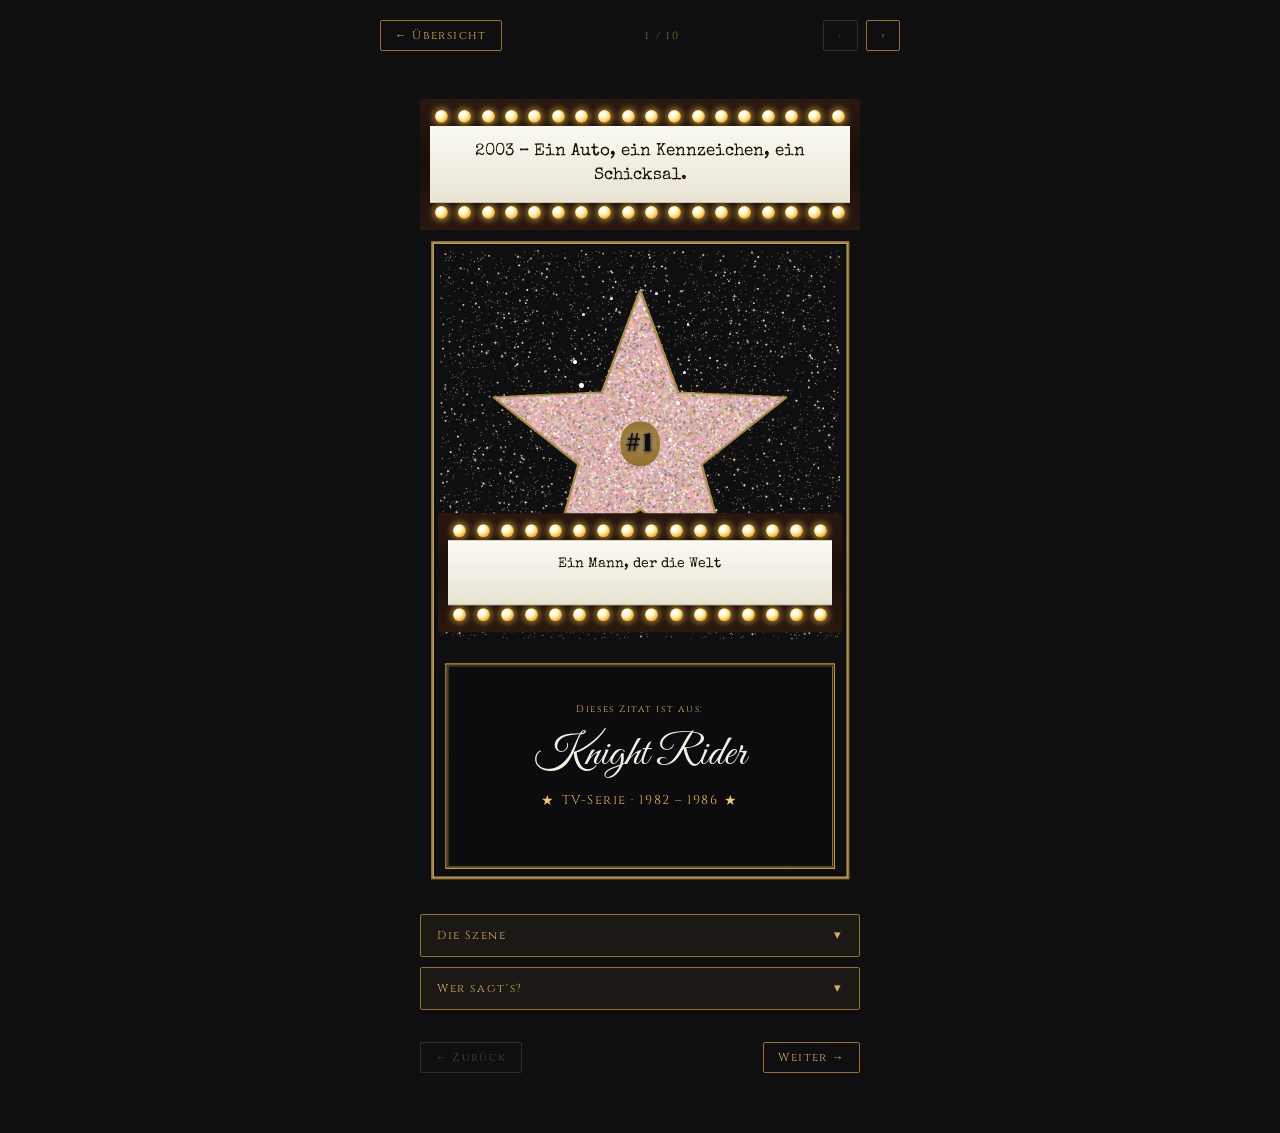
==== detail.html @ b7032f5f "Erste Version von Claude erstellt." ====
<!DOCTYPE html>
<html lang="de">
<head>
  <meta charset="UTF-8">
  <meta name="viewport" content="width=device-width, initial-scale=1.0">
  <title>Wall of Fame · Detail</title>
  <link rel="preconnect" href="https://fonts.googleapis.com">
  <link rel="preconnect" href="https://fonts.gstatic.com" crossorigin>
  <link rel="stylesheet" href="css/base.css">
  <link rel="stylesheet" href="css/detail.css">
</head>
<body>
<div class="detail-page">

  <!-- ── Navigation oben ─────────────── -->
  <nav class="detail-nav" aria-label="Seitennavigation">
    <button class="nav-btn" id="btnBack" aria-label="Zurück zur Übersicht">
      ← Übersicht
    </button>
    <span class="nav-center" id="navCounter">– / –</span>
    <div style="display:flex;gap:8px;">
      <button class="nav-btn" id="btnPrev" aria-label="Vorheriger Eintrag">‹</button>
      <button class="nav-btn" id="btnNext" aria-label="Nächster Eintrag">›</button>
    </div>
  </nav>
  <!-- ── lovestoryTitel Banner ─────────── -->
  <div class="wof-banner-wrap" id="wofBannerWrap" aria-label="Lovestory Kapitel">
    <div id="bannerBoard"></div>
  </div>
  <!-- ── Walk-of-Fame Karte ──────────── -->
  <article class="wof-card" id="wofCard" aria-label="Walk-of-Fame Karte">

    <!-- Zone 1: Sternfeld -->
    <div class="wof-star-zone">
      <!-- Sparkles (JS-generiert) -->
      <div class="sparkles" id="wofSparkles" aria-hidden="true"></div>
      <!-- Nummer im Sternkreis -->
      <span class="wof-nr" id="wofNr" aria-label="Nummer">#1</span>
    </div>

    <!-- Zone 2: Marquee-Schild (Zitat) -->
    <div class="wof-marquee-zone" id="wofMarqueeZone" aria-label="Filmzitat">
      <!-- JS baut das Marquee-Schild hier ein -->
    </div>

    <!-- Zone 3: Infopanel -->
    <div class="wof-info" aria-label="Filminformationen">
      <p class="wof-info-label">Dieses Zitat ist aus:</p>
      <p class="wof-info-sublabel">THIS PART IS FOR</p>
      <p class="wof-info-filmtitel" id="wofFilmtitel"></p>
      <p class="wof-info-meta" id="wofMeta"></p>
    </div>

  </article>



  <!-- ── Accordion ─────────────────────── -->
  <section class="wof-accordion" id="wofAccordion" aria-label="Weitere Details">

    <div class="accordion-item" id="accordionSzene">
      <button class="accordion-trigger" aria-expanded="false" aria-controls="szeneBody">
        <span>Die Szene</span>
        <span class="accordion-icon" aria-hidden="true">▾</span>
      </button>
      <div class="accordion-body" id="szeneBody" role="region">
        <p id="szeneText"></p>
      </div>
    </div>

    <div class="accordion-item" id="accordionWer">
      <button class="accordion-trigger" aria-expanded="false" aria-controls="werBody">
        <span>Wer sagt's?</span>
        <span class="accordion-icon" aria-hidden="true">▾</span>
      </button>
      <div class="accordion-body" id="werBody" role="region">
        <p id="werText"></p>
      </div>
    </div>

  </section>

  <!-- ── Navigation unten ──────────────── -->
  <div class="detail-nav-bottom">
    <button class="nav-btn" id="btnPrev2" aria-label="Vorheriger Eintrag">← Zurück</button>
    <button class="nav-btn" id="btnNext2" aria-label="Nächster Eintrag">Weiter →</button>
  </div>

</div><!-- .detail-page -->

<script src="js/data.js"></script>
<script src="js/detail.js"></script>
</body>
</html>
---- css/base.css ----
@import url('https://fonts.googleapis.com/css2?family=Cinzel:wght@400;600;700;900&family=Great+Vibes&family=Special+Elite&display=swap');

:root {
  --bg:          #0F0F12;
  --gold:        #D4AF5F;
  --gold-light:  #EBC878;
  --gold-dark:   #967332;
  --star-pink:   #FAD2D7;
  --cream:       #F5F0E6;
  --marquee-bg:  #f0ede2;
  --dark-frame:  #1a0e08;

  --font-cinzel:  'Cinzel', serif;
  --font-script:  'Great Vibes', cursive;
  --font-marquee: 'Special Elite', monospace;
}

*, *::before, *::after { box-sizing: border-box; margin: 0; padding: 0; }

html { scroll-behavior: smooth; }

body {
  background: var(--bg);
  color: var(--cream);
  font-family: var(--font-cinzel);
  min-height: 100vh;
  overflow-x: hidden;
}

/* ── Bulb component (shared overview + detail) ─── */
.bulb-row {
  display: flex;
  justify-content: space-around;
  align-items: center;
  padding: 3px 0;
}
.bulb {
  width: 13px;
  height: 13px;
  border-radius: 50%;
  background: radial-gradient(circle at 38% 35%, #ffffff, #fff9d4 30%, #ffd060 55%, #c87a1f 85%);
  box-shadow: 0 0 6px 2px rgba(255,210,80,.55);
  animation: bulbBlink 1.6s infinite alternate ease-in-out;
  flex-shrink: 0;
}
.bulb:nth-child(even) { animation-delay: .8s; }
.bulb:nth-child(3n)   { animation-delay: .4s; }

@keyframes bulbBlink {
  from { opacity: .28; box-shadow: 0 0 3px 1px rgba(255,210,80,.2); }
  to   { opacity: 1;   box-shadow: 0 0 10px 4px rgba(255,220,80,.7); }
}

/* ── Marquee sign (shared) ─────────────────────── */
.marquee-sign {
  background: linear-gradient(180deg, #2a1810, #1a0e08 50%, #2a1810);
  border-radius: 3px;
  padding: 8px 10px;
}
.marquee-board {
  background: linear-gradient(180deg, #fafaf3, #f0ede2 55%, #e8e3d4);
  padding: 14px 22px;
  box-shadow: inset 0 1px 0 rgba(255,255,255,.45), inset 0 -1px 0 rgba(0,0,0,.15);
}
.marquee-text {
  font-family: var(--font-marquee);
  color: #1a1000;
  text-align: center;
  line-height: 1.45;
  font-size: clamp(.75rem, 2vw, 1.05rem);
  min-height: 1.5em;
}
---- css/detail.css ----
/* ════════════════════════════════════════
   DETAILSEITE
   ════════════════════════════════════════ */

/* ── Layout ──────────────────────────── */
.detail-page {
  min-height: 100vh;
  display: flex;
  flex-direction: column;
  align-items: center;
  padding: 0 16px 60px;
}

/* ── Navigation Bar ──────────────────── */
.detail-nav {
  width: 100%;
  max-width: 520px;
  display: flex;
  align-items: center;
  justify-content: space-between;
  padding: 20px 0 28px;
  gap: 12px;
}
.nav-btn {
  display: inline-flex;
  align-items: center;
  gap: 6px;
  font-family: var(--font-cinzel);
  font-size: .72rem;
  letter-spacing: .12em;
  color: var(--gold);
  text-decoration: none;
  border: 1px solid var(--gold-dark);
  padding: 7px 14px;
  border-radius: 2px;
  background: rgba(212,175,95,.06);
  transition: background .2s, border-color .2s, color .2s;
  cursor: pointer;
  background-color: transparent;
}
.nav-btn:hover:not(:disabled) {
  background: rgba(212,175,95,.14);
  border-color: var(--gold);
  color: var(--gold-light);
}
.nav-btn:disabled { opacity: .3; cursor: default; }
.nav-center {
  font-family: var(--font-cinzel);
  font-size: .65rem;
  letter-spacing: .18em;
  color: var(--gold-dark);
  text-align: center;
}

/* ── Walk-of-Fame Card ───────────────── */
.wof-card {
  position: relative;
  width: min(440px, 192vw);
  aspect-ratio: 2/3;
  background-image: url('../StarFlash_Karten_leer_fuer_Canva/karte_leer_01.png');
  background-size: 100% 100%;
  border-radius: 2px;
  overflow: hidden;

  /* entrance animation */
  opacity: 0;
  transform: translateY(50px);
  transition: opacity .6s ease, transform .6s cubic-bezier(.22,1,.36,1);
}
.wof-card.is-visible {
  opacity: 1;
  transform: translateY(0);
}

/* ── Zone 1: Sternfeld / Nummer ──────── */
.wof-star-zone {
  position: absolute;
  top: 0; left: 0; right: 0;
  height: 56%;
}

/* Sparkle container */
.sparkles {
  position: absolute;
  inset: 0;
  pointer-events: none;
  overflow: hidden;
}
.sparkle {
  position: absolute;
  border-radius: 50%;
  background: white;
  pointer-events: none;
  animation: sparklePop infinite ease-in-out;
}
@keyframes sparklePop {
  0%, 100% { opacity: 0; transform: scale(0) rotate(0deg); }
  45%, 55%  { opacity: 1; transform: scale(1) rotate(180deg); }
}

/* Number on star center circle */
.wof-nr {
  position: absolute;
  left: 50%;
  top: 58%;          /* 64% of star-zone height = ~36% of card height */
  transform: translate(-50%, -50%);
  font-family: var(--font-cinzel);
  font-weight: 900;
  color: var(--bg);
  font-size: clamp(1rem, 4.5vw, 1.6rem);
  letter-spacing: .05em;
  text-shadow: 0 1px 4px rgba(0,0,0,.9), 0 0 12px rgb(255 255 255 / 0.8);
  z-index: 5;
  white-space: nowrap;
  background: linear-gradient(90deg, transparent, var(--gold-dark), transparent);
  background: #967332;
  padding: 0.2em;
  border-radius: 0.8em;
}

/* ── Zone 2: Marquee-Schild ──────────── */
.wof-marquee-zone {
  position: absolute;
  left: 4%;
  width: 92%;
  top: 52%;
  transform: translateY(-50%);
  z-index: 10;
}
/* marquee-sign, marquee-board, marquee-text from base.css */
.wof-marquee-zone .marquee-text {
  font-size: clamp(.65rem, 1.6vw, .9rem);
  min-height: 2.6em;
}

/* ── Zone 3: Infopanel ───────────────── */
.wof-info {
  position: absolute;
  bottom: 0;
  left: 0; right: 0;
  height: 38%;
  display: flex;
  flex-direction: column;
  align-items: center;
  justify-content: center;
  gap: 0;
  padding: 0 8% 4%;
  text-align: center;
}
.wof-info-label {
  font-family: var(--font-cinzel);
  font-size: clamp(.45rem, 1.1vw, .6rem);
  letter-spacing: .18em;
  color: var(--gold);
  line-height: 1.8;
}
.wof-info-sublabel {
  font-family: var(--font-cinzel);
  font-size: clamp(.4rem, 1vw, .55rem);
  letter-spacing: .14em;
  color: var(--gold-light);
  line-height: 1.6;
  display: none;
}
.wof-info-filmtitel {
  font-family: var(--font-script);
  color: var(--cream);
  font-size: clamp(1.55rem, 5.5vw, 2.7rem);
  line-height: 1.1;
  margin: 0.3em 0;
}
.wof-info-meta {
  font-family: var(--font-cinzel);
  font-size: clamp(.8rem, 1.1vw, .6rem);
  letter-spacing: .12em;
  color: var(--gold);
  display: flex;
  align-items: center;
  gap: 6px;
}
.wof-info-meta .star-icon { color: var(--gold-light); font-size: 1.1em; }

/* ── lovestoryTitel Banner ───────────── */
.wof-banner-wrap {
  width: min(440px, 92vw);
  margin-top: 20px;

  /* fade in after card */
  opacity: 0;
  transform: translateY(16px);
  transition: opacity .5s ease .7s, transform .5s ease .7s;
}
.wof-banner-wrap.is-visible {
  opacity: 1;
  transform: translateY(0);
}

.wof-banner-sign {
  /* reuses .marquee-sign from base.css */
}
.wof-banner-sign .marquee-text {
  font-family: var(--font-cinzel);
  font-size: clamp(.78rem, 2.4vw, 1.05rem);
  letter-spacing: .04em;
  font-weight: 600;
  color: #2a1810;
  font-variant: small-caps;
  padding: 2px 0;
}

/* ── Accordion (Szene & Wer sagt) ────── */
.wof-accordion {
  width: min(440px, 92vw);
  margin-top: 24px;
  display: flex;
  flex-direction: column;
  gap: 10px;

  opacity: 0;
  transform: translateY(16px);
  transition: opacity .5s ease .9s, transform .5s ease .9s;
}
.wof-accordion.is-visible {
  opacity: 1;
  transform: translateY(0);
}

.accordion-item {
  border: 1px solid var(--gold-dark);
  border-radius: 2px;
  overflow: hidden;
}
.accordion-trigger {
  width: 100%;
  background: rgba(212,175,95,.06);
  border: none;
  padding: 12px 16px;
  display: flex;
  align-items: center;
  justify-content: space-between;
  cursor: pointer;
  font-family: var(--font-cinzel);
  font-size: .72rem;
  letter-spacing: .14em;
  color: var(--gold);
  text-align: left;
  transition: background .2s;
}
.accordion-trigger:hover { background: rgba(212,175,95,.12); }
.accordion-trigger[aria-expanded='true'] { border-bottom: 1px solid var(--gold-dark); }
.accordion-icon {
  font-size: .8rem;
  transition: transform .3s;
  flex-shrink: 0;
}
.accordion-trigger[aria-expanded='true'] .accordion-icon { transform: rotate(180deg); }
.accordion-body {
  display: none;
  padding: 14px 16px;
  font-family: var(--font-cinzel);
  font-size: .75rem;
  line-height: 1.7;
  color: rgba(245,240,230,.8);
  font-weight: 400;
}
.accordion-body.is-open { display: block; }
.accordion-quote {
  font-style: italic;
  color: var(--gold-light);
  border-left: 2px solid var(--gold-dark);
  padding-left: 12px;
  margin-bottom: 10px;
  font-size: .85rem;
}

/* ── Prev/Next navigation (bottom) ───── */
.detail-nav-bottom {
  width: min(440px, 92vw);
  display: flex;
  justify-content: space-between;
  margin-top: 32px;
  gap: 10px;
}
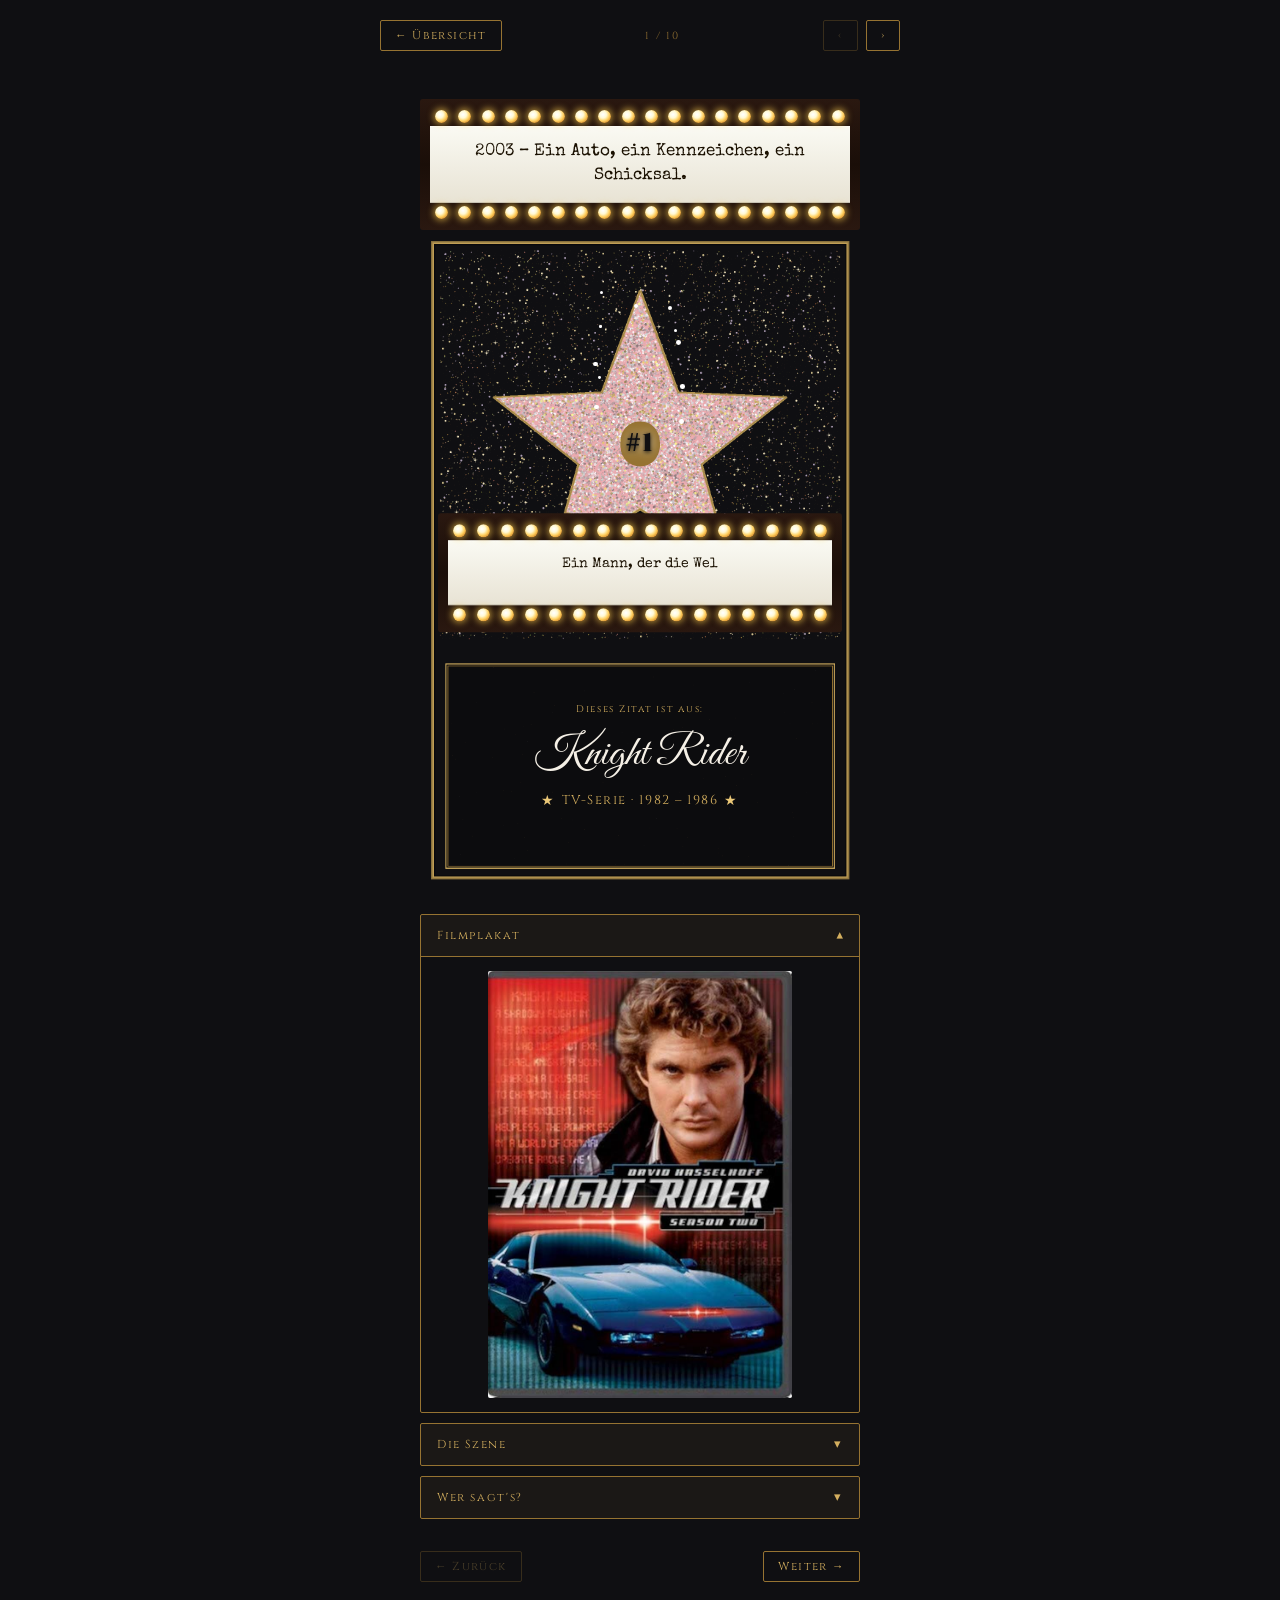
==== commit 23f72031: "Teaser-Bilder in der Detailseite integriert." ====
--- a/detail.html
+++ b/detail.html
@@ -58,6 +58,16 @@
   <!-- ── Accordion ─────────────────────── -->
   <section class="wof-accordion" id="wofAccordion" aria-label="Weitere Details">
 
+    <div class="accordion-item" id="accordionTeaser">
+      <button class="accordion-trigger" aria-expanded="true" aria-controls="teaserBody">
+        <span>Filmplakat</span>
+        <span class="accordion-icon" aria-hidden="true">▾</span>
+      </button>
+      <div class="accordion-body is-open" id="teaserBody" role="region">
+        <img id="teaserImg" src="" alt="" class="teaser-img">
+      </div>
+    </div>
+
     <div class="accordion-item" id="accordionSzene">
       <button class="accordion-trigger" aria-expanded="false" aria-controls="szeneBody">
         <span>Die Szene</span>
--- a/css/detail.css
+++ b/css/detail.css
@@ -264,6 +264,15 @@
   font-weight: 400;
 }
 .accordion-body.is-open { display: block; }
+.teaser-img {
+  display: block;
+  width: auto;
+  max-width: 75%;
+  height: auto;
+  margin: 0 auto;
+  border-radius: 2px;
+}
+
 .accordion-quote {
   font-style: italic;
   color: var(--gold-light);
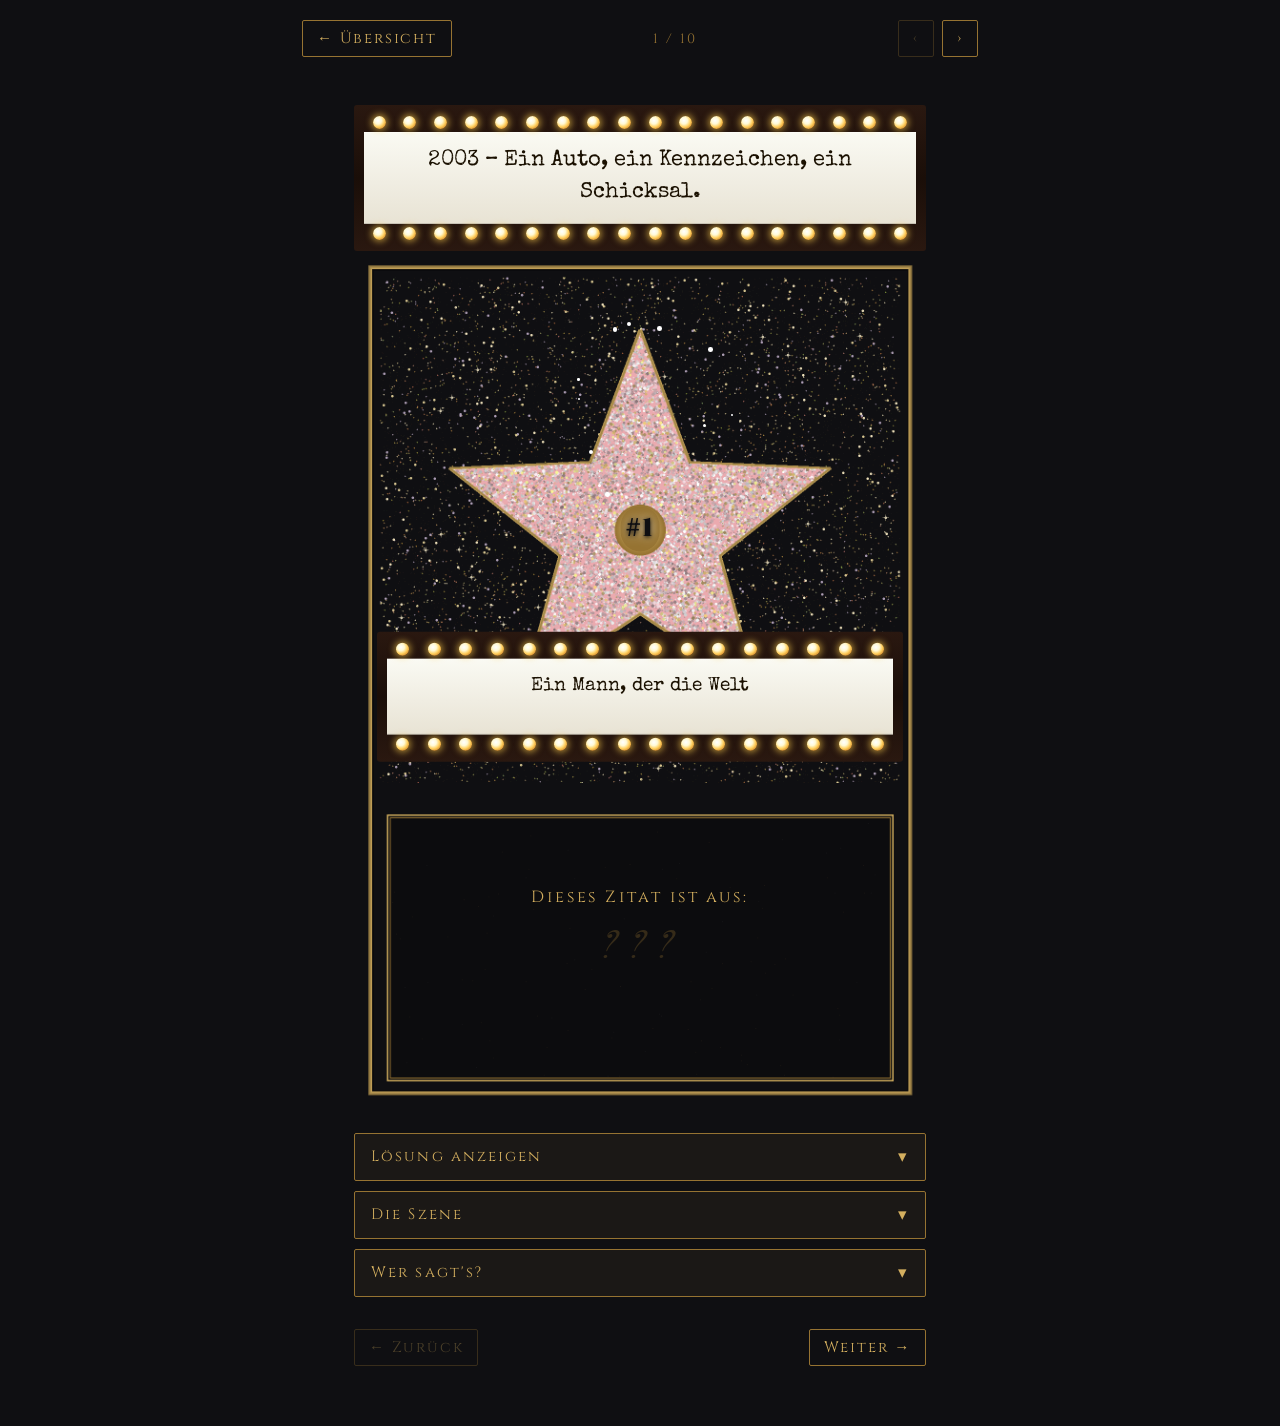
==== commit f6747301: "Lösungsversion mit Blur auf der überischt und einblender der Lösung im Detail" ====
--- a/detail.html
+++ b/detail.html
@@ -59,11 +59,11 @@
   <section class="wof-accordion" id="wofAccordion" aria-label="Weitere Details">
 
     <div class="accordion-item" id="accordionTeaser">
-      <button class="accordion-trigger" aria-expanded="true" aria-controls="teaserBody">
-        <span>Filmplakat</span>
+      <button class="accordion-trigger" aria-expanded="false" aria-controls="teaserBody">
+        <span>Lösung anzeigen</span>
         <span class="accordion-icon" aria-hidden="true">▾</span>
       </button>
-      <div class="accordion-body is-open" id="teaserBody" role="region">
+      <div class="accordion-body" id="teaserBody" role="region">
         <img id="teaserImg" src="" alt="" class="teaser-img">
       </div>
     </div>
--- a/css/base.css
+++ b/css/base.css
@@ -67,6 +67,6 @@
   color: #1a1000;
   text-align: center;
   line-height: 1.45;
-  font-size: clamp(.75rem, 2vw, 1.05rem);
+  font-size: clamp(.98rem, 2.6vw, 1.37rem);
   min-height: 1.5em;
 }
--- a/css/detail.css
+++ b/css/detail.css
@@ -14,7 +14,7 @@
 /* ── Navigation Bar ──────────────────── */
 .detail-nav {
   width: 100%;
-  max-width: 520px;
+  max-width: 676px;
   display: flex;
   align-items: center;
   justify-content: space-between;
@@ -26,7 +26,7 @@
   align-items: center;
   gap: 6px;
   font-family: var(--font-cinzel);
-  font-size: .72rem;
+  font-size: .94rem;
   letter-spacing: .12em;
   color: var(--gold);
   text-decoration: none;
@@ -46,7 +46,7 @@
 .nav-btn:disabled { opacity: .3; cursor: default; }
 .nav-center {
   font-family: var(--font-cinzel);
-  font-size: .65rem;
+  font-size: .85rem;
   letter-spacing: .18em;
   color: var(--gold-dark);
   text-align: center;
@@ -55,7 +55,7 @@
 /* ── Walk-of-Fame Card ───────────────── */
 .wof-card {
   position: relative;
-  width: min(440px, 192vw);
+  width: min(572px, 92vw);
   aspect-ratio: 2/3;
   background-image: url('../StarFlash_Karten_leer_fuer_Canva/karte_leer_01.png');
   background-size: 100% 100%;
@@ -129,7 +129,7 @@
 }
 /* marquee-sign, marquee-board, marquee-text from base.css */
 .wof-marquee-zone .marquee-text {
-  font-size: clamp(.65rem, 1.6vw, .9rem);
+  font-size: clamp(.85rem, 2.08vw, 1.17rem);
   min-height: 2.6em;
 }
 
@@ -149,7 +149,7 @@
 }
 .wof-info-label {
   font-family: var(--font-cinzel);
-  font-size: clamp(.45rem, 1.1vw, .6rem);
+  font-size: clamp(.77rem, 1.86vw, 1.01rem);
   letter-spacing: .18em;
   color: var(--gold);
   line-height: 1.8;
@@ -171,7 +171,7 @@
 }
 .wof-info-meta {
   font-family: var(--font-cinzel);
-  font-size: clamp(.8rem, 1.1vw, .6rem);
+  font-size: clamp(1.04rem, 1.43vw, .78rem);
   letter-spacing: .12em;
   color: var(--gold);
   display: flex;
@@ -182,7 +182,7 @@
 
 /* ── lovestoryTitel Banner ───────────── */
 .wof-banner-wrap {
-  width: min(440px, 92vw);
+  width: min(572px, 92vw);
   margin-top: 20px;
 
   /* fade in after card */
@@ -200,7 +200,7 @@
 }
 .wof-banner-sign .marquee-text {
   font-family: var(--font-cinzel);
-  font-size: clamp(.78rem, 2.4vw, 1.05rem);
+  font-size: clamp(1.01rem, 3.12vw, 1.37rem);
   letter-spacing: .04em;
   font-weight: 600;
   color: #2a1810;
@@ -210,7 +210,7 @@
 
 /* ── Accordion (Szene & Wer sagt) ────── */
 .wof-accordion {
-  width: min(440px, 92vw);
+  width: min(572px, 92vw);
   margin-top: 24px;
   display: flex;
   flex-direction: column;
@@ -240,7 +240,7 @@
   justify-content: space-between;
   cursor: pointer;
   font-family: var(--font-cinzel);
-  font-size: .72rem;
+  font-size: .94rem;
   letter-spacing: .14em;
   color: var(--gold);
   text-align: left;
@@ -249,7 +249,7 @@
 .accordion-trigger:hover { background: rgba(212,175,95,.12); }
 .accordion-trigger[aria-expanded='true'] { border-bottom: 1px solid var(--gold-dark); }
 .accordion-icon {
-  font-size: .8rem;
+  font-size: 1.04rem;
   transition: transform .3s;
   flex-shrink: 0;
 }
@@ -258,7 +258,7 @@
   display: none;
   padding: 14px 16px;
   font-family: var(--font-cinzel);
-  font-size: .75rem;
+  font-size: .98rem;
   line-height: 1.7;
   color: rgba(245,240,230,.8);
   font-weight: 400;
@@ -273,18 +273,38 @@
   border-radius: 2px;
 }
 
+/* Solution hidden state */
+.wof-info-filmtitel.is-solution-hidden {
+  opacity: .3;
+  letter-spacing: .25em;
+  color: var(--gold-dark);
+}
+.wof-info-meta.is-solution-hidden {
+  display: none;
+}
+
+/* Reveal animation */
+@keyframes solutionReveal {
+  from { opacity: 0; transform: translateY(8px) scale(.97); }
+  to   { opacity: 1; transform: translateY(0) scale(1); }
+}
+.wof-info-filmtitel.is-solution-revealed,
+.wof-info-meta.is-solution-revealed {
+  animation: solutionReveal .6s cubic-bezier(.22,1,.36,1) forwards;
+}
+
 .accordion-quote {
   font-style: italic;
   color: var(--gold-light);
   border-left: 2px solid var(--gold-dark);
   padding-left: 12px;
   margin-bottom: 10px;
-  font-size: .85rem;
+  font-size: 1.11rem;
 }
 
 /* ── Prev/Next navigation (bottom) ───── */
 .detail-nav-bottom {
-  width: min(440px, 92vw);
+  width: min(572px, 92vw);
   display: flex;
   justify-content: space-between;
   margin-top: 32px;
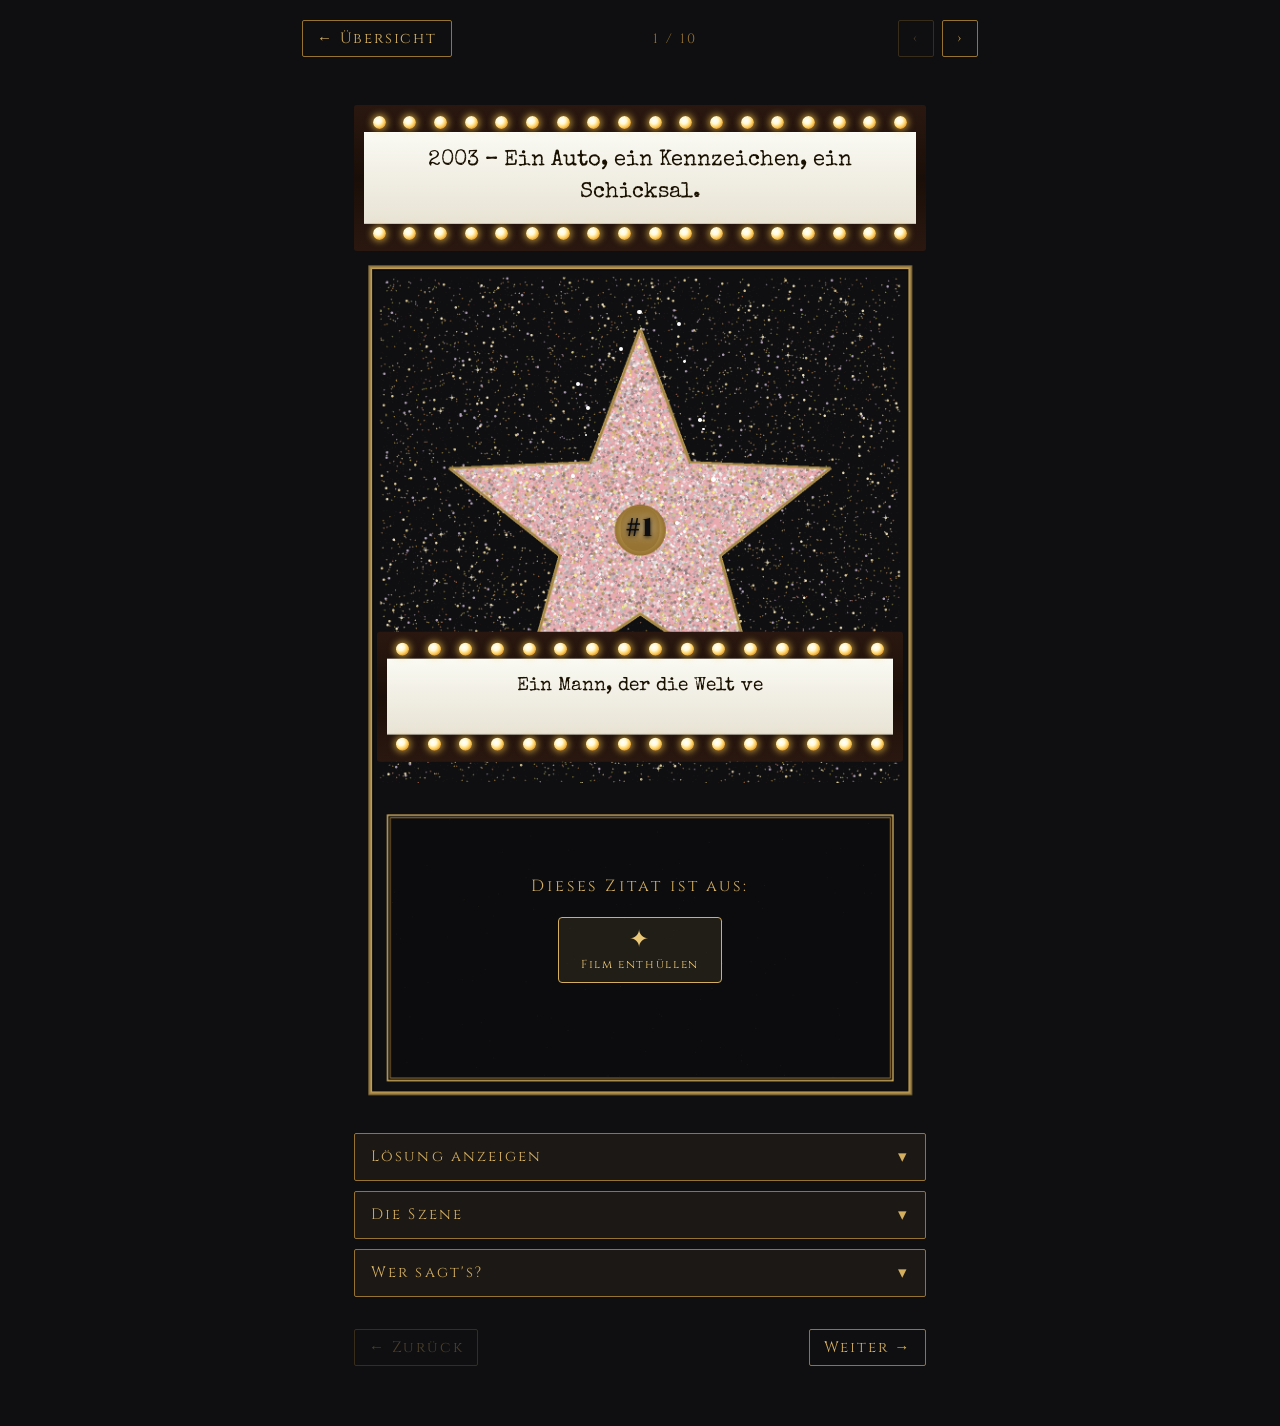
==== commit 98e7069a: "Fehler behobne" ====
--- a/detail.html
+++ b/detail.html
@@ -14,37 +14,35 @@
 
   <!-- ── Navigation oben ─────────────── -->
   <nav class="detail-nav" aria-label="Seitennavigation">
-    <button class="nav-btn" id="btnBack" aria-label="Zurück zur Übersicht">
+    <button type="button" class="nav-btn" id="btnBack" aria-label="Zurück zur Übersicht">
       ← Übersicht
     </button>
     <span class="nav-center" id="navCounter">– / –</span>
-    <div style="display:flex;gap:8px;">
-      <button class="nav-btn" id="btnPrev" aria-label="Vorheriger Eintrag">‹</button>
-      <button class="nav-btn" id="btnNext" aria-label="Nächster Eintrag">›</button>
+    <div class="nav-btn-group">
+      <button type="button" class="nav-btn" id="btnPrev" aria-label="Vorheriger Eintrag">‹</button>
+      <button type="button" class="nav-btn" id="btnNext" aria-label="Nächster Eintrag">›</button>
     </div>
   </nav>
+
   <!-- ── lovestoryTitel Banner ─────────── -->
-  <div class="wof-banner-wrap" id="wofBannerWrap" aria-label="Lovestory Kapitel">
+  <div class="wof-banner-wrap" id="wofBannerWrap">
     <div id="bannerBoard"></div>
   </div>
+
   <!-- ── Walk-of-Fame Karte ──────────── -->
   <article class="wof-card" id="wofCard" aria-label="Walk-of-Fame Karte">
 
     <!-- Zone 1: Sternfeld -->
     <div class="wof-star-zone">
-      <!-- Sparkles (JS-generiert) -->
       <div class="sparkles" id="wofSparkles" aria-hidden="true"></div>
-      <!-- Nummer im Sternkreis -->
-      <span class="wof-nr" id="wofNr" aria-label="Nummer">#1</span>
+      <span class="wof-nr" id="wofNr">#1</span>
     </div>
 
     <!-- Zone 2: Marquee-Schild (Zitat) -->
-    <div class="wof-marquee-zone" id="wofMarqueeZone" aria-label="Filmzitat">
-      <!-- JS baut das Marquee-Schild hier ein -->
-    </div>
+    <div class="wof-marquee-zone" id="wofMarqueeZone"></div>
 
     <!-- Zone 3: Infopanel -->
-    <div class="wof-info" aria-label="Filminformationen">
+    <div class="wof-info">
       <p class="wof-info-label">Dieses Zitat ist aus:</p>
       <p class="wof-info-sublabel">THIS PART IS FOR</p>
       <p class="wof-info-filmtitel" id="wofFilmtitel"></p>
@@ -53,47 +51,45 @@
 
   </article>
 
-
-
   <!-- ── Accordion ─────────────────────── -->
   <section class="wof-accordion" id="wofAccordion" aria-label="Weitere Details">
 
     <div class="accordion-item" id="accordionTeaser">
-      <button class="accordion-trigger" aria-expanded="false" aria-controls="teaserBody">
+      <button type="button" id="btnTeaser" class="accordion-trigger" aria-expanded="false" aria-controls="teaserBody">
         <span>Lösung anzeigen</span>
         <span class="accordion-icon" aria-hidden="true">▾</span>
       </button>
-      <div class="accordion-body" id="teaserBody" role="region">
-        <img id="teaserImg" src="" alt="" class="teaser-img">
-      </div>
+      <section class="accordion-body" id="teaserBody" aria-labelledby="btnTeaser">
+        <img id="teaserImg" src="#" alt="" class="teaser-img">
+      </section>
     </div>
 
     <div class="accordion-item" id="accordionSzene">
-      <button class="accordion-trigger" aria-expanded="false" aria-controls="szeneBody">
+      <button type="button" id="btnSzene" class="accordion-trigger" aria-expanded="false" aria-controls="szeneBody">
         <span>Die Szene</span>
         <span class="accordion-icon" aria-hidden="true">▾</span>
       </button>
-      <div class="accordion-body" id="szeneBody" role="region">
+      <section class="accordion-body" id="szeneBody" aria-labelledby="btnSzene">
         <p id="szeneText"></p>
-      </div>
+      </section>
     </div>
 
     <div class="accordion-item" id="accordionWer">
-      <button class="accordion-trigger" aria-expanded="false" aria-controls="werBody">
+      <button type="button" id="btnWer" class="accordion-trigger" aria-expanded="false" aria-controls="werBody">
         <span>Wer sagt's?</span>
         <span class="accordion-icon" aria-hidden="true">▾</span>
       </button>
-      <div class="accordion-body" id="werBody" role="region">
+      <section class="accordion-body" id="werBody" aria-labelledby="btnWer">
         <p id="werText"></p>
-      </div>
+      </section>
     </div>
 
   </section>
 
   <!-- ── Navigation unten ──────────────── -->
   <div class="detail-nav-bottom">
-    <button class="nav-btn" id="btnPrev2" aria-label="Vorheriger Eintrag">← Zurück</button>
-    <button class="nav-btn" id="btnNext2" aria-label="Nächster Eintrag">Weiter →</button>
+    <button type="button" class="nav-btn" id="btnPrev2" aria-label="Vorheriger Eintrag">← Zurück</button>
+    <button type="button" class="nav-btn" id="btnNext2" aria-label="Nächster Eintrag">Weiter →</button>
   </div>
 
 </div><!-- .detail-page -->
--- a/css/detail.css
+++ b/css/detail.css
@@ -44,6 +44,7 @@
   color: var(--gold-light);
 }
 .nav-btn:disabled { opacity: .3; cursor: default; }
+.nav-btn-group { display: flex; gap: 8px; }
 .nav-center {
   font-family: var(--font-cinzel);
   font-size: .85rem;
@@ -273,24 +274,72 @@
   border-radius: 2px;
 }
 
-/* Solution hidden state */
-.wof-info-filmtitel.is-solution-hidden {
-  opacity: .3;
-  letter-spacing: .25em;
-  color: var(--gold-dark);
-}
-.wof-info-meta.is-solution-hidden {
-  display: none;
-}
-
-/* Reveal animation */
-@keyframes solutionReveal {
-  from { opacity: 0; transform: translateY(8px) scale(.97); }
-  to   { opacity: 1; transform: translateY(0) scale(1); }
-}
-.wof-info-filmtitel.is-solution-revealed,
+/* ── Reveal CTA Button ───────────────── */
+.reveal-cta {
+  display: inline-flex;
+  flex-direction: column;
+  align-items: center;
+  gap: 5px;
+  background: rgba(212,175,95,.1);
+  border: 1.5px solid var(--gold);
+  border-radius: 4px;
+  padding: 10px 22px;
+  cursor: pointer;
+  color: var(--gold-light);
+  font-family: var(--font-cinzel);
+  font-size: .72rem;
+  letter-spacing: .14em;
+  transition: background .2s, transform .15s;
+  animation: ctaPulse 2.4s ease-in-out infinite;
+}
+.reveal-cta:hover {
+  background: rgba(212,175,95,.24);
+  box-shadow: 0 0 22px rgba(212,175,95,.5);
+  transform: scale(1.06);
+  animation: none;
+}
+.reveal-cta-icon {
+  font-size: 1.5rem;
+  line-height: 1;
+  display: block;
+}
+@keyframes ctaPulse {
+  0%, 100% { box-shadow: 0 0 6px rgba(212,175,95,.15); }
+  50%       { box-shadow: 0 0 24px rgba(212,175,95,.55); }
+}
+
+/* Meta hidden */
+.wof-info-meta.is-solution-hidden { display: none; }
+
+/* ── Card flash on reveal ────────────── */
+@keyframes cardFlash {
+  0%   { box-shadow: none; }
+  25%  { box-shadow: 0 0 0 6px rgba(212,175,95,.6), 0 0 60px rgba(212,175,95,.45); }
+  60%  { box-shadow: 0 0 0 2px rgba(212,175,95,.2); }
+  100% { box-shadow: none; }
+}
+.wof-card.is-revealing {
+  animation: cardFlash .9s cubic-bezier(.22,1,.36,1) forwards;
+}
+
+/* ── Film title reveal ───────────────── */
+@keyframes titleReveal {
+  0%   { opacity: 0; transform: scale(1.35); filter: blur(6px); }
+  55%  { opacity: 1; transform: scale(.97);  filter: blur(0); }
+  75%  { transform: scale(1.04); }
+  100% { opacity: 1; transform: scale(1); }
+}
+.wof-info-filmtitel.is-solution-revealed {
+  animation: titleReveal .75s cubic-bezier(.22,1,.36,1) forwards;
+}
+
+/* ── Meta info slide up ──────────────── */
+@keyframes metaSlideUp {
+  from { opacity: 0; transform: translateY(10px); }
+  to   { opacity: 1; transform: translateY(0); }
+}
 .wof-info-meta.is-solution-revealed {
-  animation: solutionReveal .6s cubic-bezier(.22,1,.36,1) forwards;
+  animation: metaSlideUp .5s ease .35s both;
 }
 
 .accordion-quote {
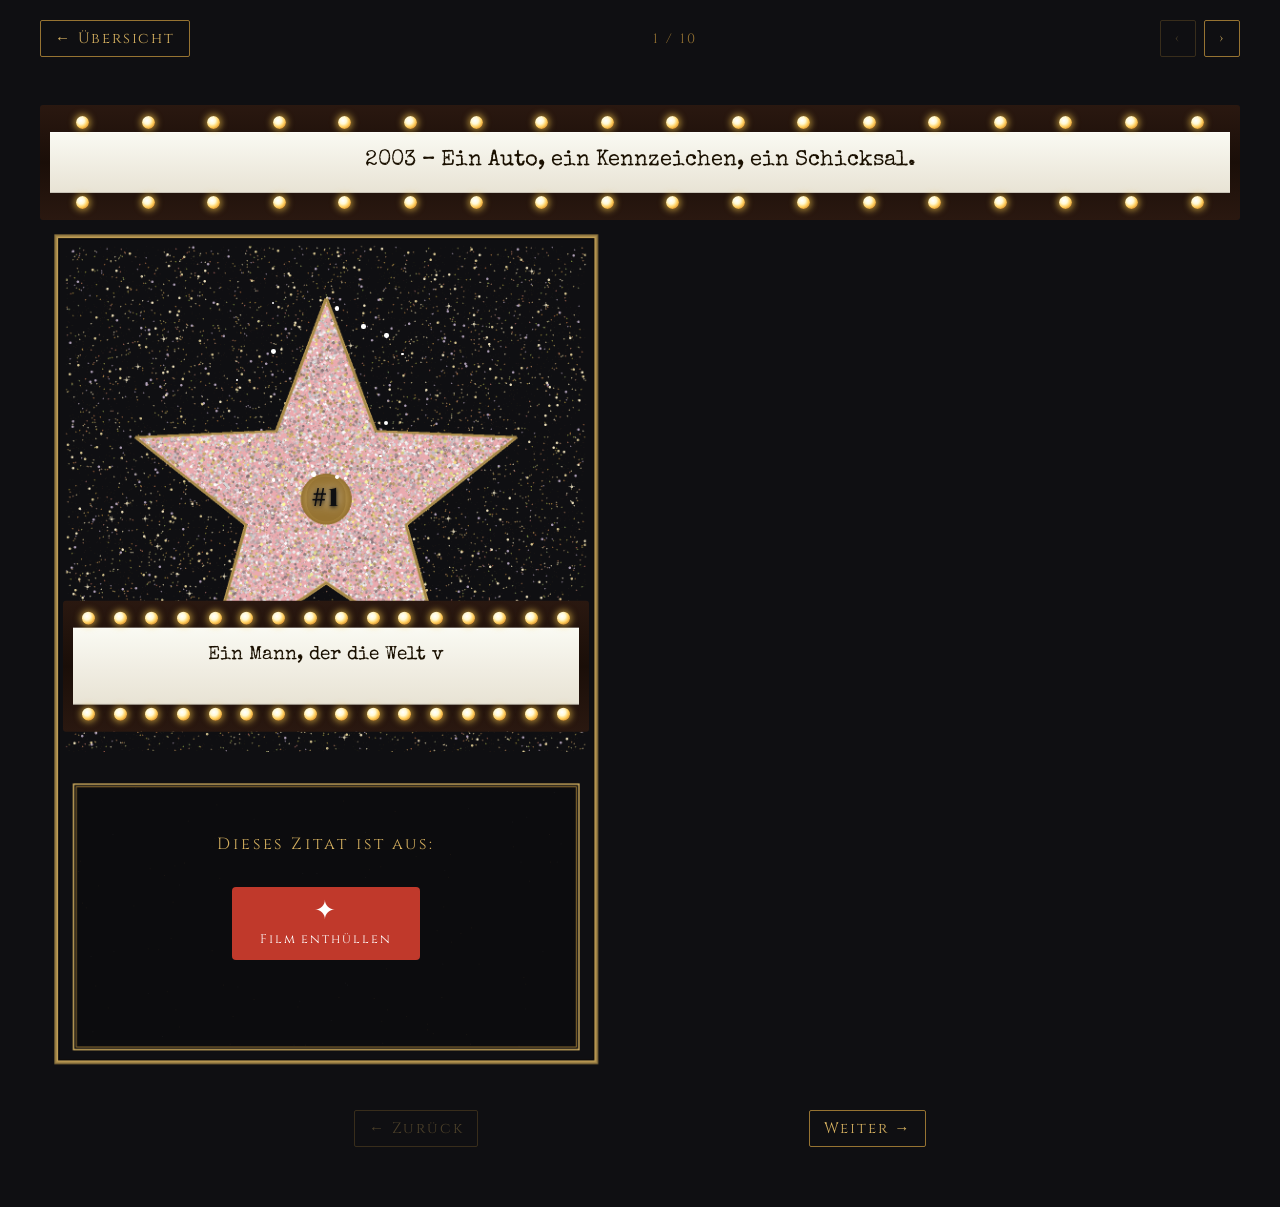
==== commit a9c7e6d1: "Zweispalten-Version und Animation verbessert, Plakat wird eingeblendet" ====
--- a/detail.html
+++ b/detail.html
@@ -24,67 +24,80 @@
     </div>
   </nav>
 
-  <!-- ── lovestoryTitel Banner ─────────── -->
+  <!-- ── Banner über beiden Spalten ───── -->
   <div class="wof-banner-wrap" id="wofBannerWrap">
     <div id="bannerBoard"></div>
   </div>
 
-  <!-- ── Walk-of-Fame Karte ──────────── -->
-  <article class="wof-card" id="wofCard" aria-label="Walk-of-Fame Karte">
+  <!-- ── Zweispaltiges Layout ──────────── -->
+  <div class="detail-columns">
 
-    <!-- Zone 1: Sternfeld -->
-    <div class="wof-star-zone">
-      <div class="sparkles" id="wofSparkles" aria-hidden="true"></div>
-      <span class="wof-nr" id="wofNr">#1</span>
-    </div>
+    <!-- Linke Spalte: Karte -->
+    <div class="detail-col-left">
 
-    <!-- Zone 2: Marquee-Schild (Zitat) -->
-    <div class="wof-marquee-zone" id="wofMarqueeZone"></div>
+      <article class="wof-card" id="wofCard" aria-label="Walk-of-Fame Karte">
 
-    <!-- Zone 3: Infopanel -->
-    <div class="wof-info">
-      <p class="wof-info-label">Dieses Zitat ist aus:</p>
-      <p class="wof-info-sublabel">THIS PART IS FOR</p>
-      <p class="wof-info-filmtitel" id="wofFilmtitel"></p>
-      <p class="wof-info-meta" id="wofMeta"></p>
-    </div>
+        <!-- Zone 1: Sternfeld -->
+        <div class="wof-star-zone">
+          <div class="sparkles" id="wofSparkles" aria-hidden="true"></div>
+          <span class="wof-nr" id="wofNr">#1</span>
+        </div>
 
-  </article>
+        <!-- Zone 2: Marquee-Schild (Zitat) -->
+        <div class="wof-marquee-zone" id="wofMarqueeZone"></div>
 
-  <!-- ── Accordion ─────────────────────── -->
-  <section class="wof-accordion" id="wofAccordion" aria-label="Weitere Details">
+        <!-- Zone 3: Infopanel -->
+        <div class="wof-info">
+          <p class="wof-info-label">Dieses Zitat ist aus:</p>
+          <p class="wof-info-sublabel">THIS PART IS FOR</p>
+          <p class="wof-info-filmtitel" id="wofFilmtitel"></p>
+          <p class="wof-info-meta" id="wofMeta"></p>
+        </div>
 
-    <div class="accordion-item" id="accordionTeaser">
-      <button type="button" id="btnTeaser" class="accordion-trigger" aria-expanded="false" aria-controls="teaserBody">
-        <span>Lösung anzeigen</span>
-        <span class="accordion-icon" aria-hidden="true">▾</span>
-      </button>
-      <section class="accordion-body" id="teaserBody" aria-labelledby="btnTeaser">
-        <img id="teaserImg" src="#" alt="" class="teaser-img">
+      </article>
+
+    </div><!-- .detail-col-left -->
+
+    <!-- Rechte Spalte: Accordion -->
+    <div class="detail-col-right">
+
+      <section class="wof-accordion" id="wofAccordion" aria-label="Weitere Details">
+
+        <div class="accordion-item" id="accordionTeaser">
+          <button type="button" id="btnTeaser" class="accordion-trigger" aria-expanded="false" aria-controls="teaserBody">
+            <span>Lösung anzeigen</span>
+            <span class="accordion-icon" aria-hidden="true">▾</span>
+          </button>
+          <section class="accordion-body" id="teaserBody" aria-labelledby="btnTeaser">
+            <img id="teaserImg" src="#" alt="" class="teaser-img">
+          </section>
+        </div>
+
+        <div class="accordion-item" id="accordionSzene">
+          <button type="button" id="btnSzene" class="accordion-trigger" aria-expanded="false" aria-controls="szeneBody">
+            <span>Die Szene</span>
+            <span class="accordion-icon" aria-hidden="true">▾</span>
+          </button>
+          <section class="accordion-body" id="szeneBody" aria-labelledby="btnSzene">
+            <p id="szeneText"></p>
+          </section>
+        </div>
+
+        <div class="accordion-item" id="accordionWer">
+          <button type="button" id="btnWer" class="accordion-trigger" aria-expanded="false" aria-controls="werBody">
+            <span>Wer sagt's?</span>
+            <span class="accordion-icon" aria-hidden="true">▾</span>
+          </button>
+          <section class="accordion-body" id="werBody" aria-labelledby="btnWer">
+            <p id="werText"></p>
+          </section>
+        </div>
+
       </section>
-    </div>
 
-    <div class="accordion-item" id="accordionSzene">
-      <button type="button" id="btnSzene" class="accordion-trigger" aria-expanded="false" aria-controls="szeneBody">
-        <span>Die Szene</span>
-        <span class="accordion-icon" aria-hidden="true">▾</span>
-      </button>
-      <section class="accordion-body" id="szeneBody" aria-labelledby="btnSzene">
-        <p id="szeneText"></p>
-      </section>
-    </div>
+    </div><!-- .detail-col-right -->
 
-    <div class="accordion-item" id="accordionWer">
-      <button type="button" id="btnWer" class="accordion-trigger" aria-expanded="false" aria-controls="werBody">
-        <span>Wer sagt's?</span>
-        <span class="accordion-icon" aria-hidden="true">▾</span>
-      </button>
-      <section class="accordion-body" id="werBody" aria-labelledby="btnWer">
-        <p id="werText"></p>
-      </section>
-    </div>
-
-  </section>
+  </div><!-- .detail-columns -->
 
   <!-- ── Navigation unten ──────────────── -->
   <div class="detail-nav-bottom">
--- a/css/detail.css
+++ b/css/detail.css
@@ -14,7 +14,7 @@
 /* ── Navigation Bar ──────────────────── */
 .detail-nav {
   width: 100%;
-  max-width: 676px;
+  max-width: 1200px;
   display: flex;
   align-items: center;
   justify-content: space-between;
@@ -53,6 +53,54 @@
   text-align: center;
 }
 
+/* ── Zweispaltiges Layout ────────────── */
+.detail-columns {
+  width: 100%;
+  max-width: 1200px;
+  display: grid;
+  grid-template-columns: 1fr;
+  gap: 28px;
+  align-items: start;
+}
+
+@media (min-width: 860px) {
+  .detail-columns {
+    grid-template-columns: min(572px, 48%) 1fr;
+    gap: 40px;
+  }
+}
+
+.detail-col-left {
+  display: flex;
+  flex-direction: column;
+  gap: 16px;
+  align-items: center;
+}
+
+.detail-col-right {
+  display: flex;
+  flex-direction: column;
+  align-items: center;
+}
+
+@media (min-width: 860px) {
+  .detail-col-right {
+    align-items: stretch;
+  }
+}
+
+@media (min-width: 860px) {
+  .detail-col-left .wof-card {
+    width: 100%;
+    max-width: 100%;
+  }
+  .detail-col-right .wof-accordion,
+  .detail-nav-bottom {
+    width: 100%;
+    max-width: 100%;
+  }
+}
+
 /* ── Walk-of-Fame Card ───────────────── */
 .wof-card {
   position: relative;
@@ -166,7 +214,7 @@
 .wof-info-filmtitel {
   font-family: var(--font-script);
   color: var(--cream);
-  font-size: clamp(1.55rem, 5.5vw, 2.7rem);
+  font-size: clamp(2.02rem, 7.15vw, 3.51rem);
   line-height: 1.1;
   margin: 0.3em 0;
 }
@@ -183,13 +231,14 @@
 
 /* ── lovestoryTitel Banner ───────────── */
 .wof-banner-wrap {
-  width: min(572px, 92vw);
+  width: 100%;
+  max-width: 1200px;
   margin-top: 20px;
 
   /* fade in after card */
   opacity: 0;
   transform: translateY(16px);
-  transition: opacity .5s ease .7s, transform .5s ease .7s;
+  transition: opacity .5s ease, transform .5s ease;
 }
 .wof-banner-wrap.is-visible {
   opacity: 1;
@@ -212,6 +261,8 @@
 /* ── Accordion (Szene & Wer sagt) ────── */
 .wof-accordion {
   width: min(572px, 92vw);
+  margin-left: auto;
+  margin-right: auto;
   margin-top: 24px;
   display: flex;
   flex-direction: column;
@@ -219,7 +270,7 @@
 
   opacity: 0;
   transform: translateY(16px);
-  transition: opacity .5s ease .9s, transform .5s ease .9s;
+  transition: opacity .5s ease, transform .5s ease;
 }
 .wof-accordion.is-visible {
   opacity: 1;
@@ -274,38 +325,48 @@
   border-radius: 2px;
 }
 
+@keyframes posterReveal {
+  0%   { opacity: 0; filter: blur(16px) brightness(1.8); transform: scale(1.12); }
+  40%  { opacity: 1; filter: blur(6px)  brightness(1.3); transform: scale(1.05); }
+  70%  { filter: blur(1px) brightness(1.05); transform: scale(1.01); }
+  100% { opacity: 1; filter: blur(0)    brightness(1);   transform: scale(1); }
+}
+.accordion-body.is-open .teaser-img {
+  animation: posterReveal 1.8s cubic-bezier(.22, 1, .36, 1) .15s both;
+}
+
 /* ── Reveal CTA Button ───────────────── */
 .reveal-cta {
   display: inline-flex;
   flex-direction: column;
   align-items: center;
-  gap: 5px;
-  background: rgba(212,175,95,.1);
-  border: 1.5px solid var(--gold);
+  gap: 6px;
+  background: #c0392b;
+  border: none;
   border-radius: 4px;
-  padding: 10px 22px;
+  padding: 12px 28px;
   cursor: pointer;
-  color: var(--gold-light);
-  font-family: var(--font-cinzel);
-  font-size: .72rem;
-  letter-spacing: .14em;
-  transition: background .2s, transform .15s;
+  color: #ffffff;
+  font-family: var(--font-cinzel);
+  font-size: .78rem;
+  letter-spacing: .16em;
+  transition: background .2s, transform .15s, box-shadow .2s;
   animation: ctaPulse 2.4s ease-in-out infinite;
 }
 .reveal-cta:hover {
-  background: rgba(212,175,95,.24);
-  box-shadow: 0 0 22px rgba(212,175,95,.5);
+  background: #e74c3c;
+  box-shadow: 0 4px 20px rgba(192,57,43,.6);
   transform: scale(1.06);
   animation: none;
 }
 .reveal-cta-icon {
-  font-size: 1.5rem;
+  font-size: 1.6rem;
   line-height: 1;
   display: block;
 }
 @keyframes ctaPulse {
-  0%, 100% { box-shadow: 0 0 6px rgba(212,175,95,.15); }
-  50%       { box-shadow: 0 0 24px rgba(212,175,95,.55); }
+  0%, 100% { box-shadow: 0 2px 8px rgba(192,57,43,.3); }
+  50%       { box-shadow: 0 4px 24px rgba(192,57,43,.7); }
 }
 
 /* Meta hidden */
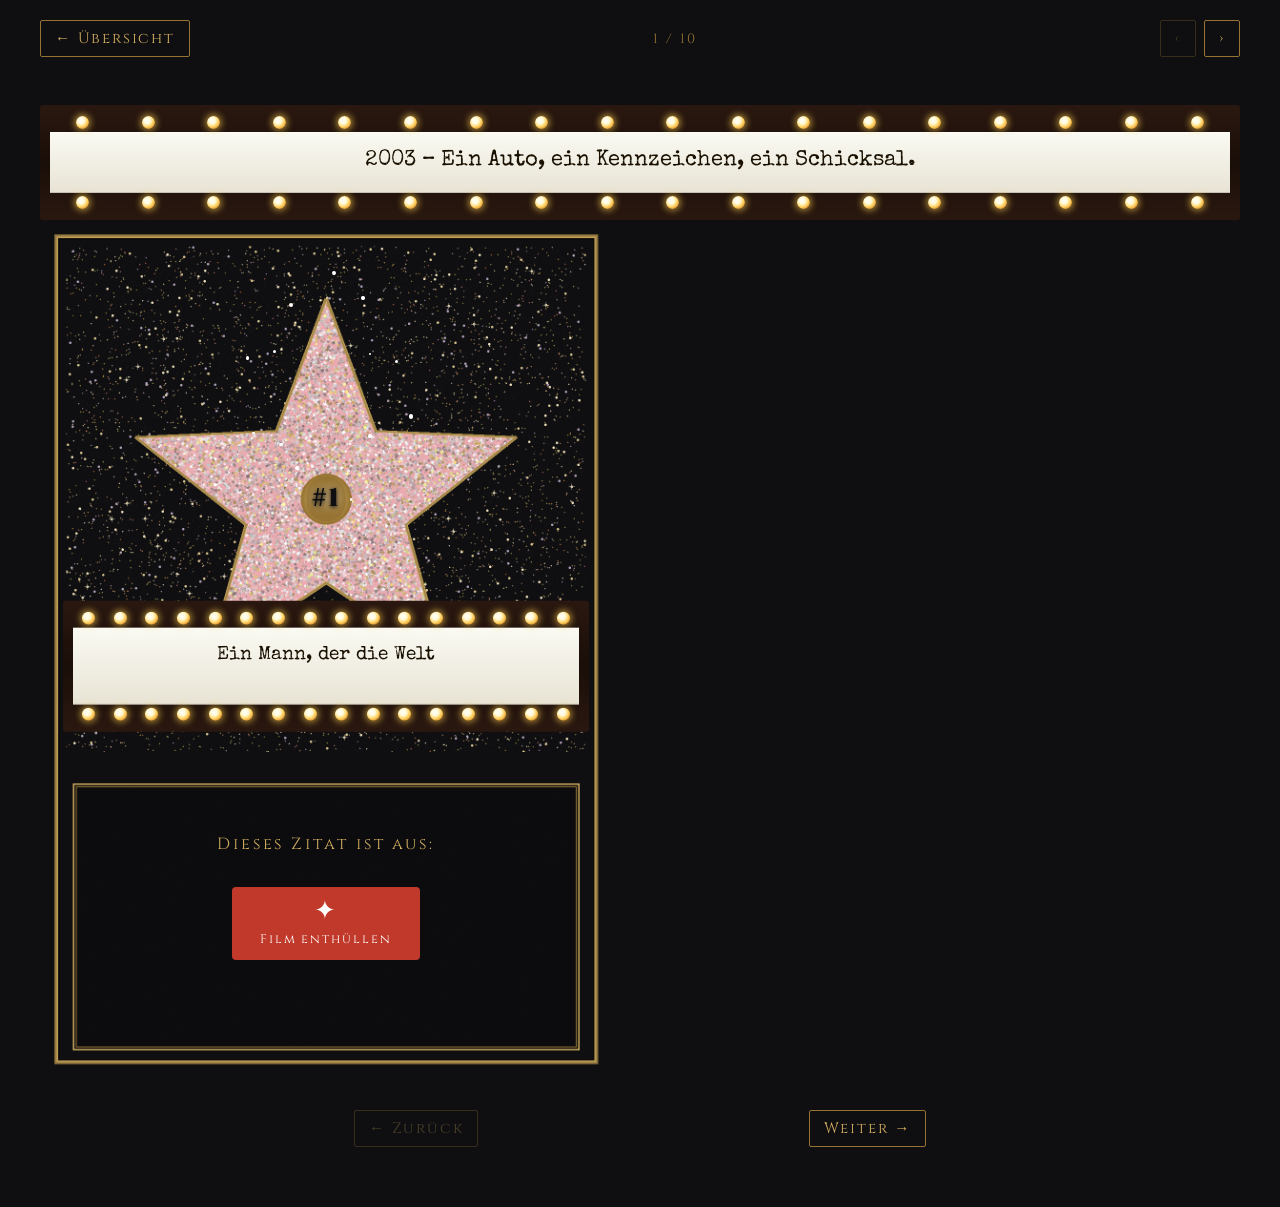
==== commit 87b2406c: "Favicon eingeführt" ====
--- a/detail.html
+++ b/detail.html
@@ -4,6 +4,7 @@
   <meta charset="UTF-8">
   <meta name="viewport" content="width=device-width, initial-scale=1.0">
   <title>Wall of Fame · Detail</title>
+  <link rel="icon" type="image/svg+xml" href="favicon.svg">
   <link rel="preconnect" href="https://fonts.googleapis.com">
   <link rel="preconnect" href="https://fonts.gstatic.com" crossorigin>
   <link rel="stylesheet" href="css/base.css">
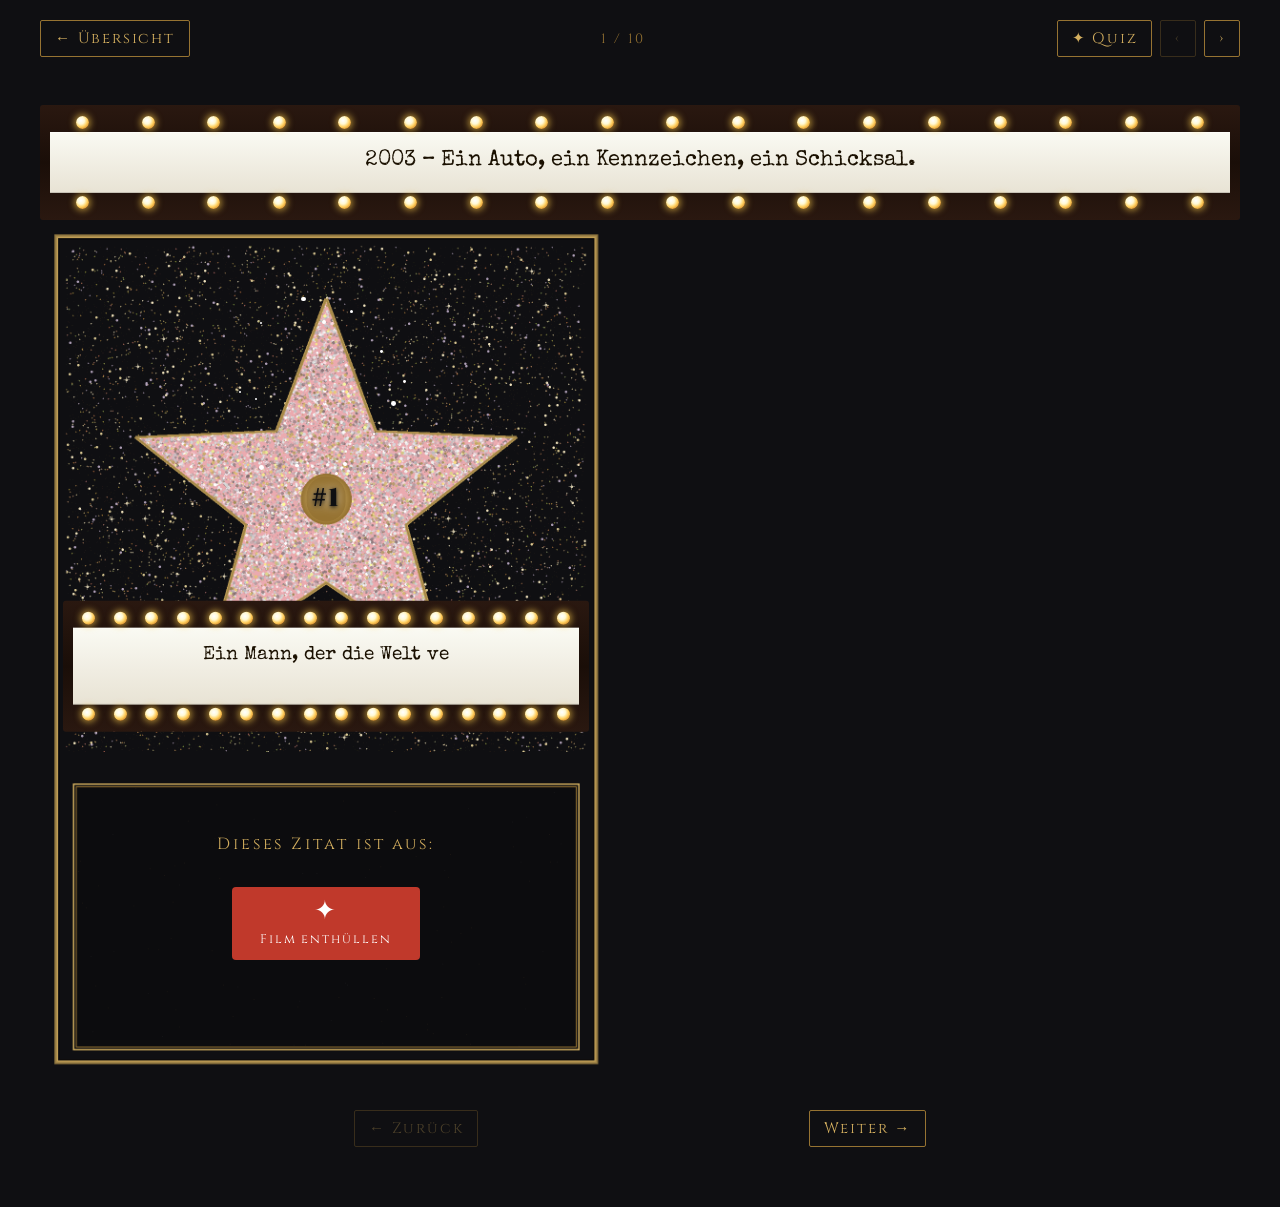
==== commit 8f1a5571: "Aufteilung in index, quiz, gallery, quiz mit Datenspeicherung." ====
--- a/detail.html
+++ b/detail.html
@@ -20,6 +20,7 @@
     </button>
     <span class="nav-center" id="navCounter">– / –</span>
     <div class="nav-btn-group">
+      <a href="quiz.html" class="nav-btn" aria-label="Zum Filmquiz">✦ Quiz</a>
       <button type="button" class="nav-btn" id="btnPrev" aria-label="Vorheriger Eintrag">‹</button>
       <button type="button" class="nav-btn" id="btnNext" aria-label="Nächster Eintrag">›</button>
     </div>
